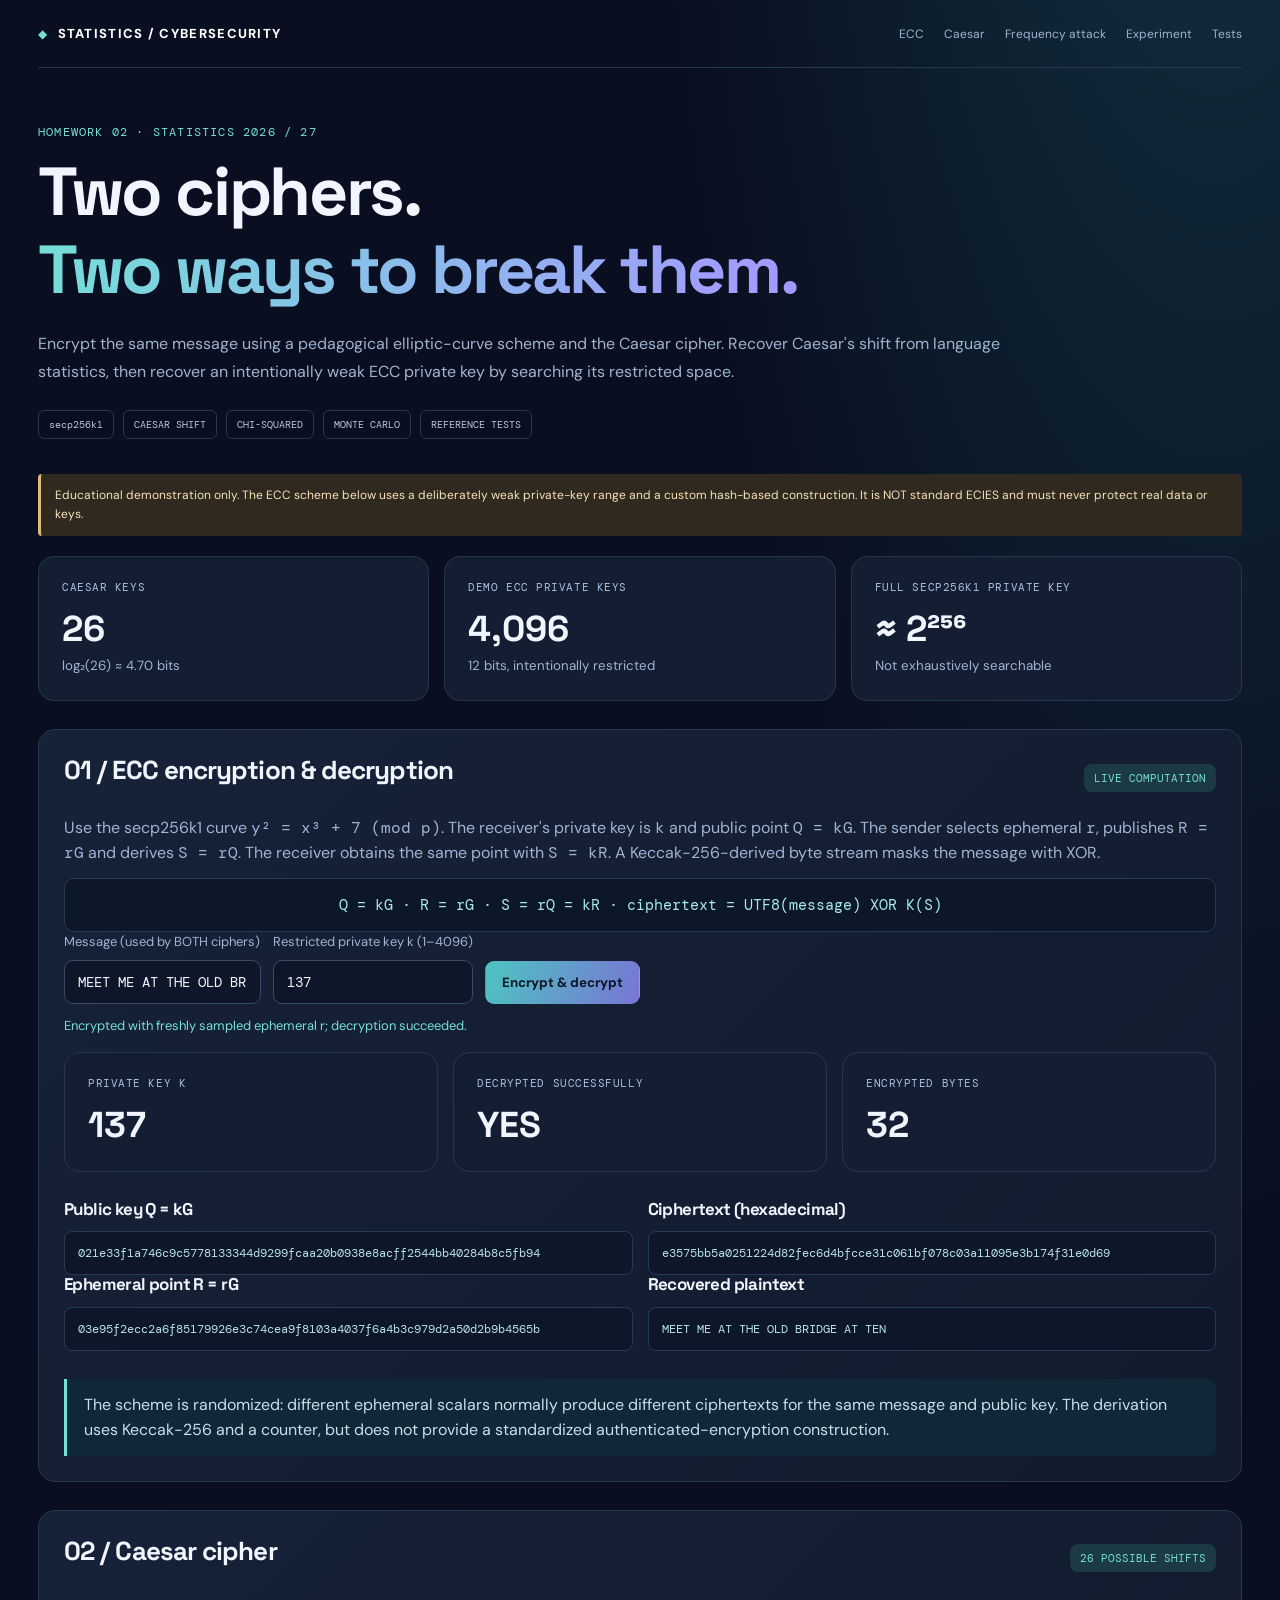
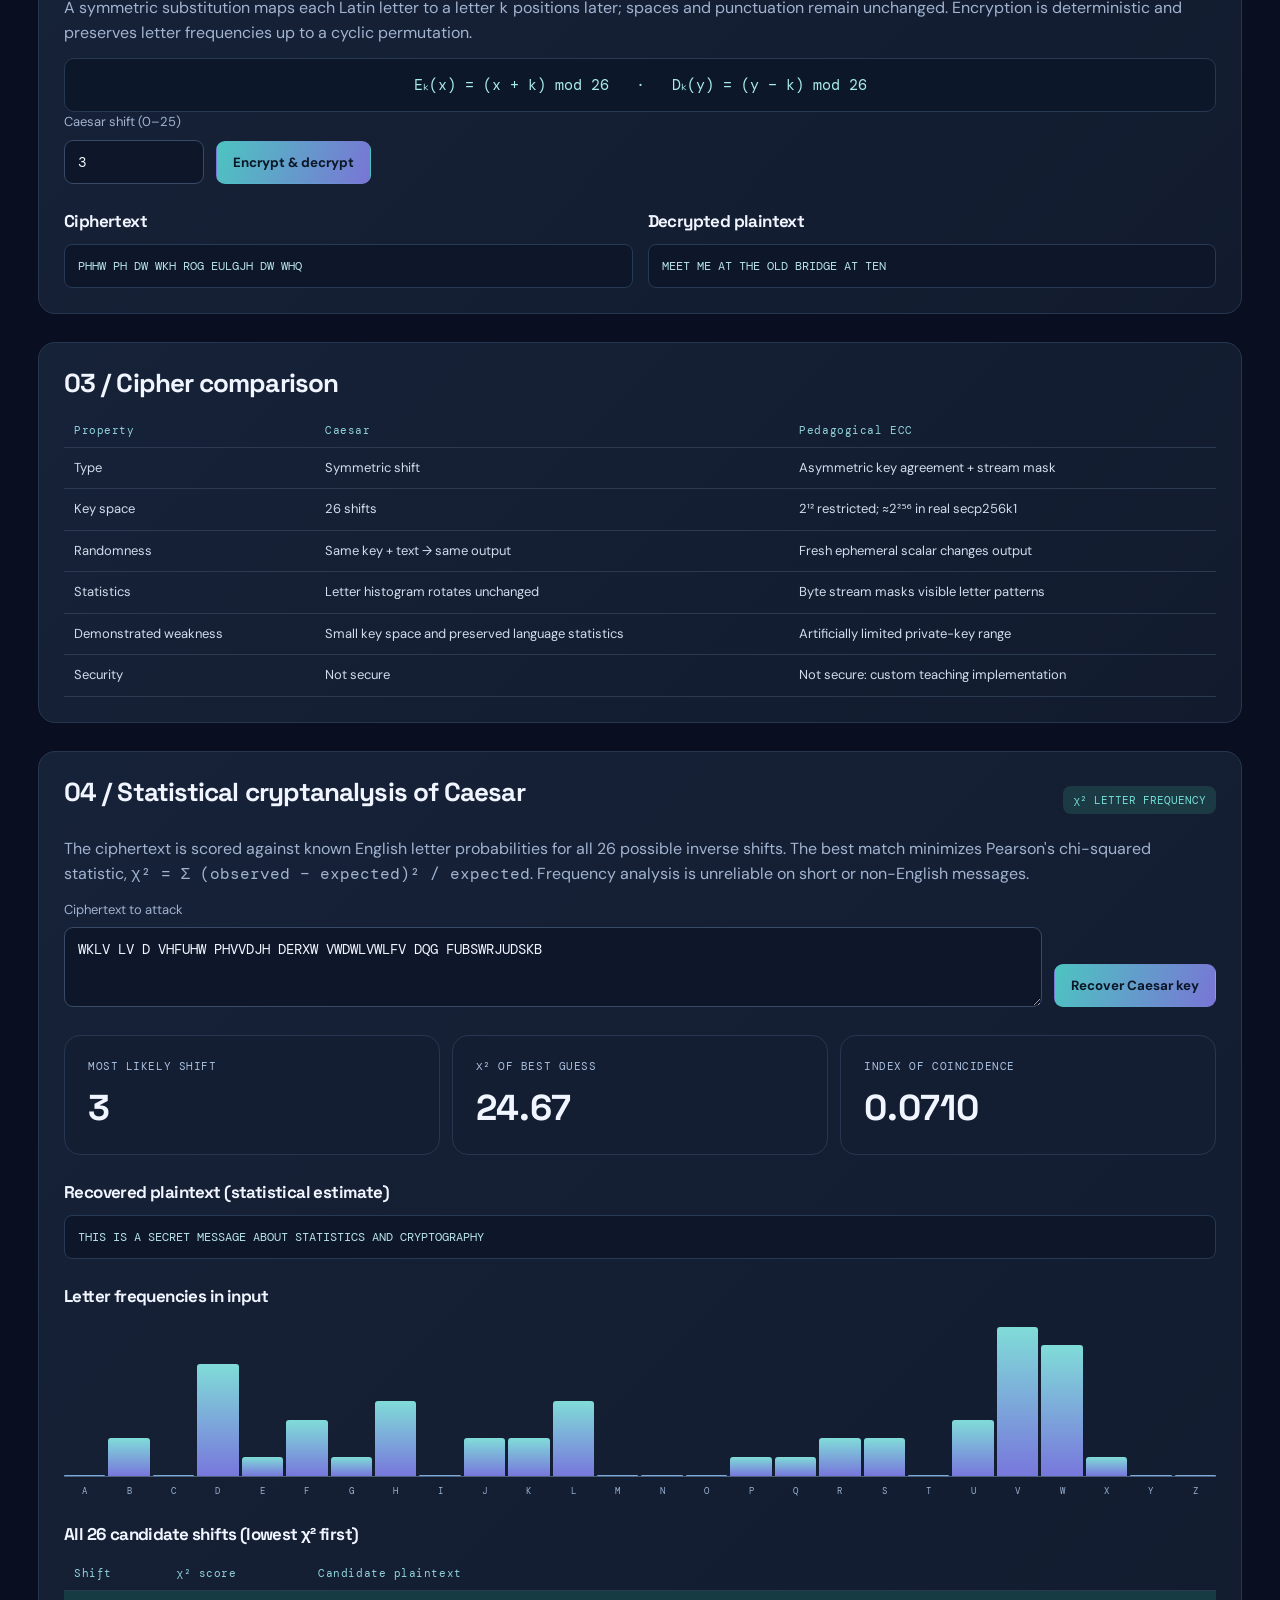
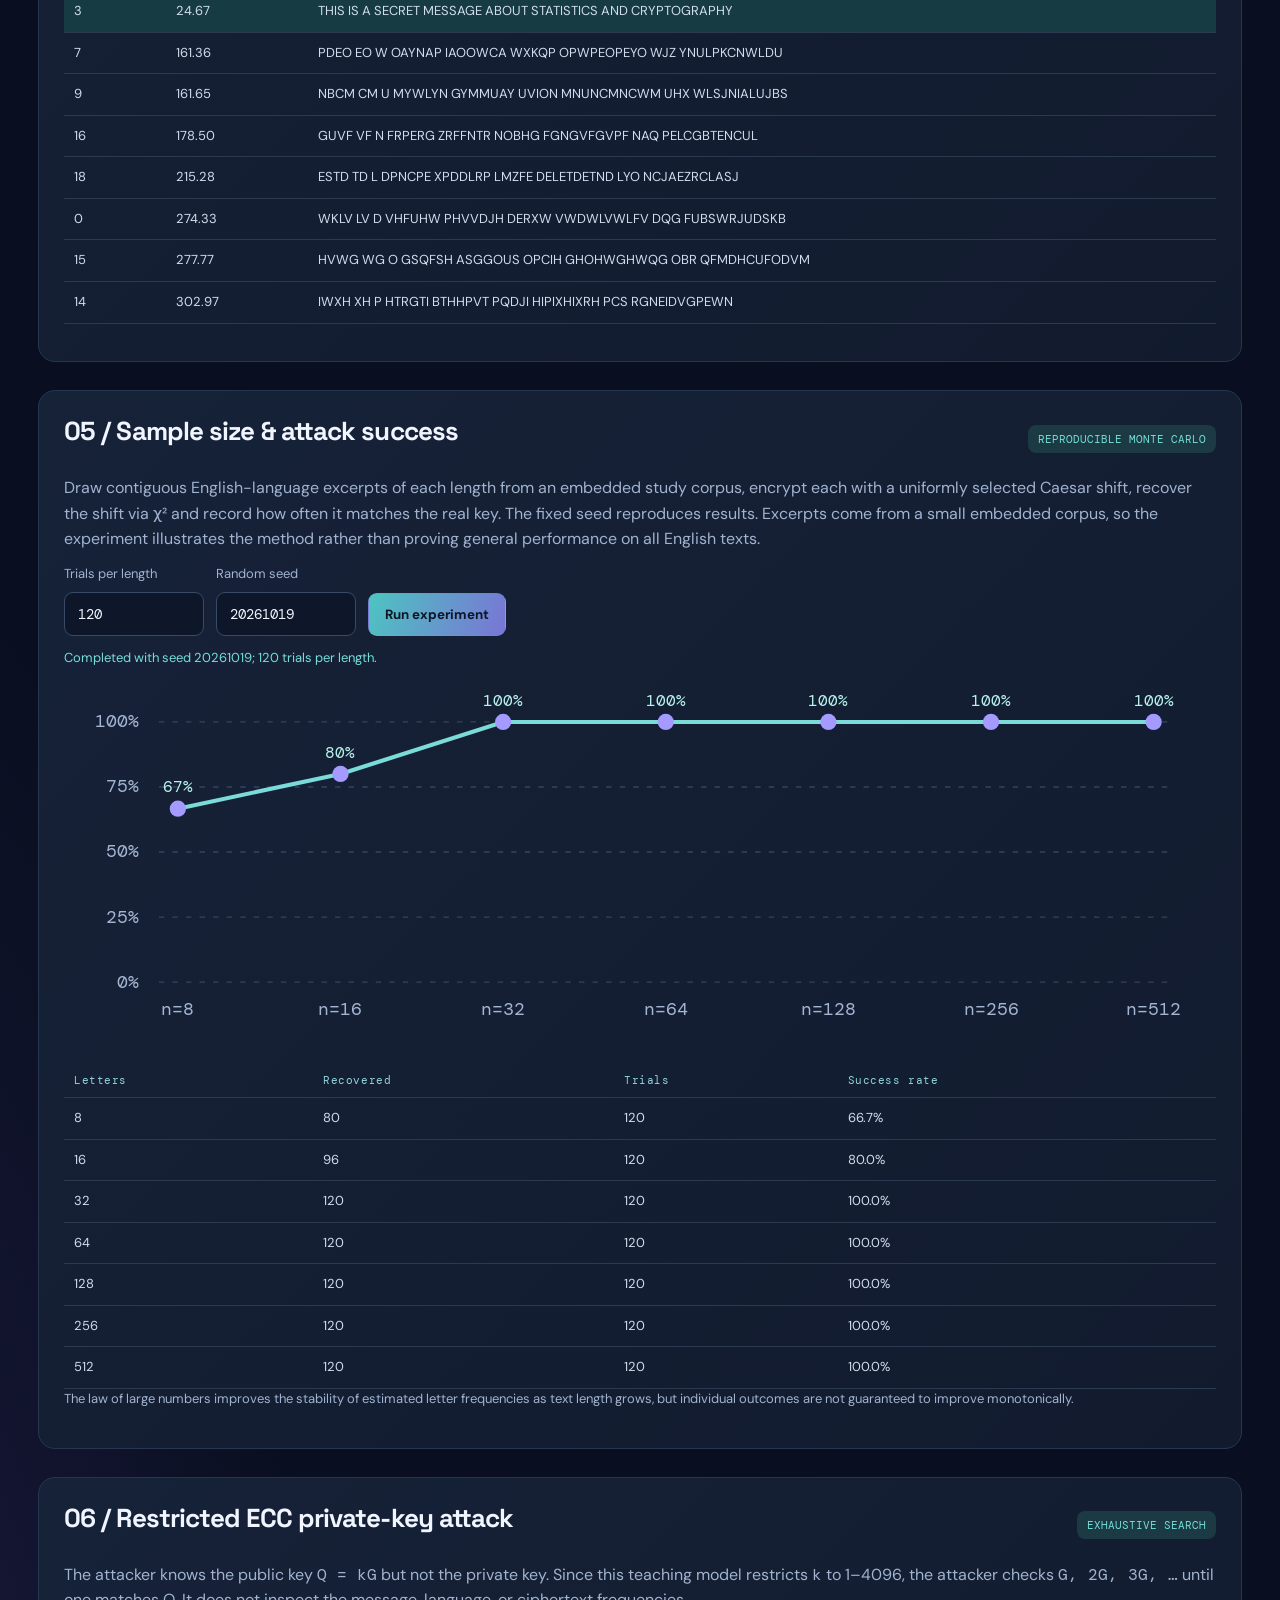
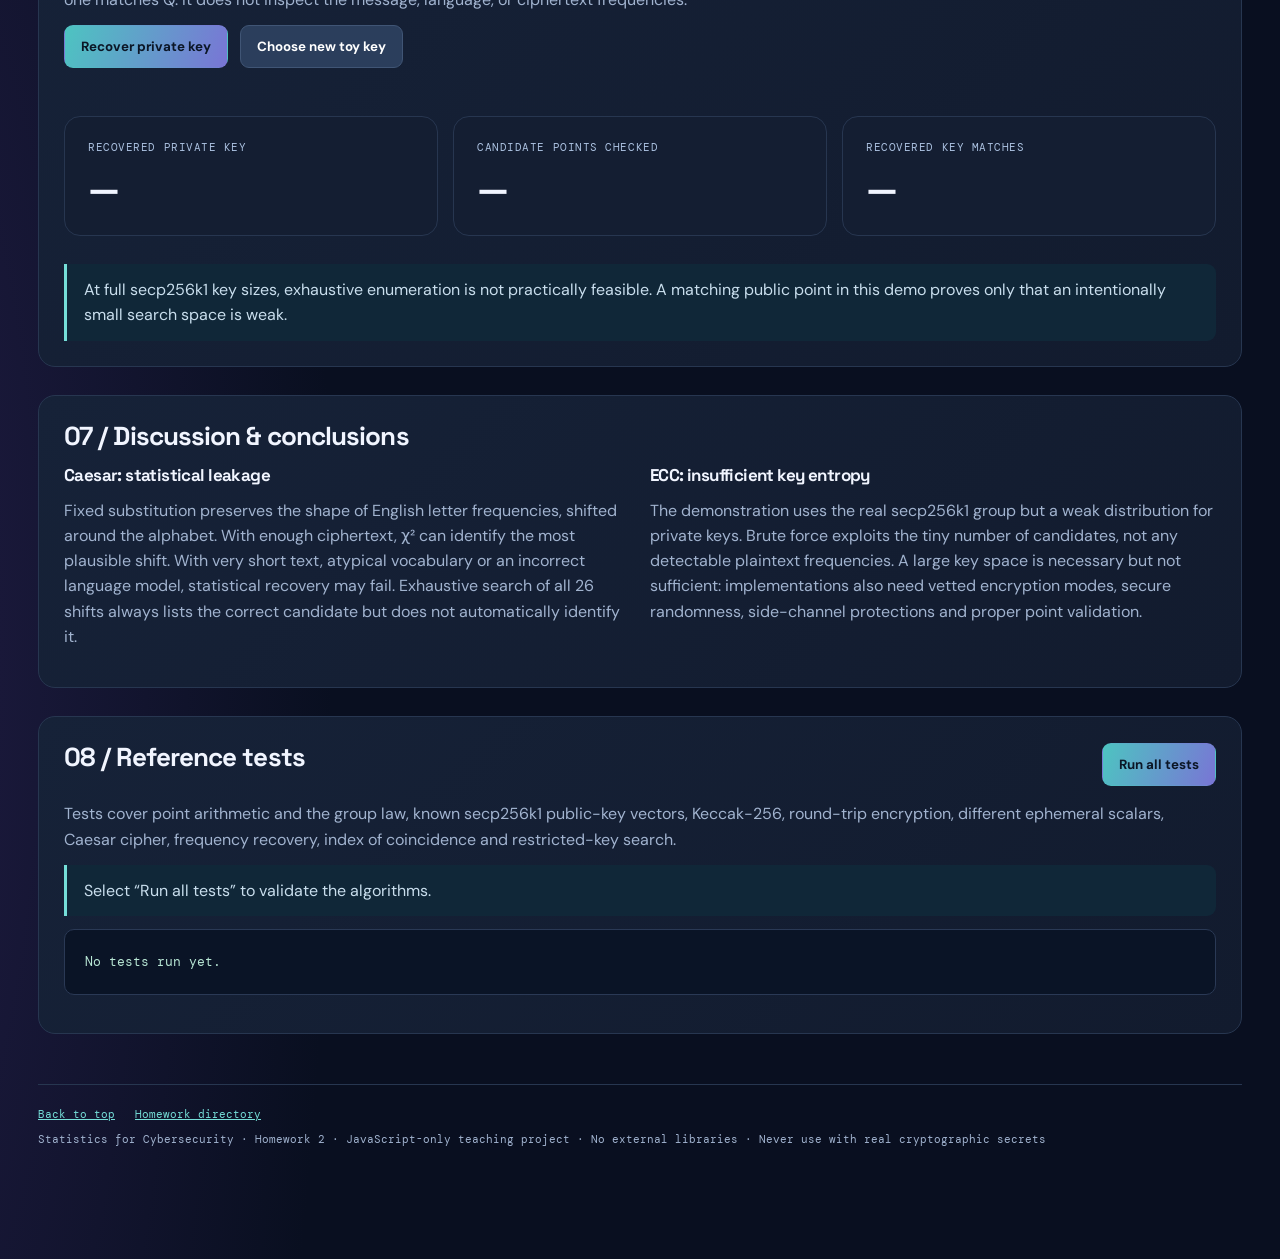
==== homework-2/index.html @ 10f5d59e "Add files via upload" ====
<!doctype html>
<html lang="en"><head><meta charset="utf-8"><meta name="viewport" content="width=device-width,initial-scale=1"><meta name="description" content="Statistics for Cybersecurity Homework 2 — ECC and Caesar cipher, statistical cryptanalysis and restricted-key attacks."><title>Homework 2 | ECC vs Caesar — Statistics for Cybersecurity</title><link rel="stylesheet" href="styles.css"><script defer src="script.js"></script></head>
<body><div class="shell">
<nav class="nav"><a class="brand" href="../"><span>◆</span>STATISTICS / CYBERSECURITY</a><div class="navlinks"><a href="#ecc">ECC</a><a href="#caesar">Caesar</a><a href="#analysis">Frequency attack</a><a href="#experiment">Experiment</a><a href="#tests">Tests</a></div></nav>
<header class="hero"><div class="eyebrow">HOMEWORK 02 · STATISTICS 2026 / 27</div><h1>Two ciphers.<br><em>Two ways to break them.</em></h1><p class="lede">Encrypt the same message using a pedagogical elliptic-curve scheme and the Caesar cipher. Recover Caesar's shift from language statistics, then recover an intentionally weak ECC private key by searching its restricted space.</p><div class="chips"><span class="chip">secp256k1</span><span class="chip">CAESAR SHIFT</span><span class="chip">CHI-SQUARED</span><span class="chip">MONTE CARLO</span><span class="chip">REFERENCE TESTS</span></div></header>
<div class="safety">Educational demonstration only. The ECC scheme below uses a deliberately weak private-key range and a custom hash-based construction. It is NOT standard ECIES and must never protect real data or keys.</div>
<div class="grid3"><div class="metric"><label>Caesar keys</label><strong>26</strong><small>log₂(26) ≈ 4.70 bits</small></div><div class="metric"><label>Demo ECC private keys</label><strong>4,096</strong><small>12 bits, intentionally restricted</small></div><div class="metric"><label>Full secp256k1 private key</label><strong>≈ 2²⁵⁶</strong><small>Not exhaustively searchable</small></div></div>
<section id="ecc" class="section panel"><div class="panel-head"><h2>01 / ECC encryption & decryption</h2><span class="pill">LIVE COMPUTATION</span></div><p>Use the secp256k1 curve <code>y² = x³ + 7 (mod p)</code>. The receiver's private key is <code>k</code> and public point <code>Q = kG</code>. The sender selects ephemeral <code>r</code>, publishes <code>R = rG</code> and derives <code>S = rQ</code>. The receiver obtains the same point with <code>S = kR</code>. A Keccak-256-derived byte stream masks the message with XOR.</p><div class="formula">Q = kG · R = rG · S = rQ = kR · ciphertext = UTF8(message) XOR K(S)</div>
<div class="controls"><label class="field">Message (used by BOTH ciphers)<input id="message" value="MEET ME AT THE OLD BRIDGE AT TEN" maxlength="300" /></label><label class="field">Restricted private key k (1–4096)<input id="eccKey" type="number" min="1" max="4096" step="1" value="137"/></label><button id="eccRun" class="primary">Encrypt & decrypt</button></div><div id="eccStatus" class="status" role="status"></div><div class="grid3"><div class="metric"><label>Private key k</label><strong id="eccK">—</strong></div><div class="metric"><label>Decrypted successfully</label><strong id="eccOk">—</strong></div><div class="metric"><label>Encrypted bytes</label><strong id="eccBytes">—</strong></div></div>
<div class="twocol section"><div><h3>Public key Q = kG</h3><div id="eccPublic" class="kv">—</div><h3>Ephemeral point R = rG</h3><div id="eccR" class="kv">—</div></div><div><h3>Ciphertext (hexadecimal)</h3><div id="eccCipher" class="kv">—</div><h3>Recovered plaintext</h3><div id="eccPlain" class="kv">—</div></div></div><div class="callout section">The scheme is randomized: different ephemeral scalars normally produce different ciphertexts for the same message and public key. The derivation uses Keccak-256 and a counter, but does not provide a standardized authenticated-encryption construction.</div></section>
<section id="caesar" class="section panel"><div class="panel-head"><h2>02 / Caesar cipher</h2><span class="pill">26 POSSIBLE SHIFTS</span></div><p>A symmetric substitution maps each Latin letter to a letter <code>k</code> positions later; spaces and punctuation remain unchanged. Encryption is deterministic and preserves letter frequencies up to a cyclic permutation.</p><div class="formula">Eₖ(x) = (x + k) mod 26   ·   Dₖ(y) = (y − k) mod 26</div><div class="controls"><label class="field">Caesar shift (0–25)<input id="shift" type="number" min="0" max="25" value="3"></label><button class="primary" id="caesarRun">Encrypt & decrypt</button></div><div class="twocol section"><div><h3>Ciphertext</h3><div class="kv" id="caesarOut">—</div></div><div><h3>Decrypted plaintext</h3><div class="kv" id="caesarBack">—</div></div></div></section>
<section id="compare" class="section panel"><h2>03 / Cipher comparison</h2><div class="tablewrap"><table><thead><tr><th>Property</th><th>Caesar</th><th>Pedagogical ECC</th></tr></thead><tbody><tr><td>Type</td><td>Symmetric shift</td><td>Asymmetric key agreement + stream mask</td></tr><tr><td>Key space</td><td>26 shifts</td><td>2¹² restricted; ≈2²⁵⁶ in real secp256k1</td></tr><tr><td>Randomness</td><td>Same key + text → same output</td><td>Fresh ephemeral scalar changes output</td></tr><tr><td>Statistics</td><td>Letter histogram rotates unchanged</td><td>Byte stream masks visible letter patterns</td></tr><tr><td>Demonstrated weakness</td><td>Small key space and preserved language statistics</td><td>Artificially limited private-key range</td></tr><tr><td>Security</td><td>Not secure</td><td>Not secure: custom teaching implementation</td></tr></tbody></table></div></section>
<section id="analysis" class="section panel"><div class="panel-head"><h2>04 / Statistical cryptanalysis of Caesar</h2><span class="pill">χ² LETTER FREQUENCY</span></div><p>The ciphertext is scored against known English letter probabilities for all 26 possible inverse shifts. The best match minimizes Pearson's chi-squared statistic, <code>χ² = Σ (observed − expected)² / expected</code>. Frequency analysis is unreliable on short or non-English messages.</p><div class="controls"><label class="field" style="flex:1;min-width:260px">Ciphertext to attack<textarea id="attackInput" rows="3">WKLV LV D VHFUHW PHVVDJH DERXW VWDWLVWLFV DQG FUBSWRJUDSKB</textarea></label><button class="primary" id="attackRun">Recover Caesar key</button></div><div class="statline section"><div class="metric"><label>Most likely shift</label><strong id="recoveredShift">—</strong></div><div class="metric"><label>χ² of best guess</label><strong id="bestScore">—</strong></div><div class="metric"><label>Index of coincidence</label><strong id="coincidence">—</strong></div></div><h3 class="section">Recovered plaintext (statistical estimate)</h3><div class="kv" id="recoveredPlain">—</div><h3 class="section">Letter frequencies in input</h3><div id="freqPlot" aria-label="Histogram of letter frequencies" class="barplot"></div><div id="freqLabels" class="barlabels"></div><h3 class="section">All 26 candidate shifts (lowest χ² first)</h3><div class="tablewrap"><table><thead><tr><th>Shift</th><th>χ² score</th><th>Candidate plaintext</th></tr></thead><tbody id="rankedShifts"></tbody></table></div></section>
<section id="experiment" class="section panel"><div class="panel-head"><h2>05 / Sample size & attack success</h2><span class="pill">REPRODUCIBLE MONTE CARLO</span></div><p>Draw contiguous English-language excerpts of each length from an embedded study corpus, encrypt each with a uniformly selected Caesar shift, recover the shift via χ² and record how often it matches the real key. The fixed seed reproduces results. Excerpts come from a small embedded corpus, so the experiment illustrates the method rather than proving general performance on all English texts.</p><div class="controls"><label class="field">Trials per length<input id="trials" type="number" min="10" max="500" step="10" value="120"></label><label class="field">Random seed<input id="seed" type="number" min="1" max="2147483647" value="20261019"></label><button class="primary" id="experimentRun">Run experiment</button></div><div id="experimentStatus" class="status" role="status"></div><div id="experimentChart" class="svgwrap" aria-label="Success rate by ciphertext length"></div><div class="tablewrap"><table><thead><tr><th>Letters</th><th>Recovered</th><th>Trials</th><th>Success rate</th></tr></thead><tbody id="experimentRows"></tbody></table></div><p class="note">The law of large numbers improves the stability of estimated letter frequencies as text length grows, but individual outcomes are not guaranteed to improve monotonically.</p></section>
<section id="keyattack" class="section panel"><div class="panel-head"><h2>06 / Restricted ECC private-key attack</h2><span class="pill">EXHAUSTIVE SEARCH</span></div><p>The attacker knows the public key <code>Q = kG</code> but not the private key. Since this teaching model restricts <code>k</code> to 1–4096, the attacker checks <code>G, 2G, 3G, …</code> until one matches Q. It does not inspect the message, language, or ciphertext frequencies.</p><div class="controls"><button id="keyAttackRun" class="primary">Recover private key</button><button id="keyRandom">Choose new toy key</button></div><div id="keyAttackStatus" class="status" role="status"></div><div class="grid3"><div class="metric"><label>Recovered private key</label><strong id="foundKey">—</strong></div><div class="metric"><label>Candidate points checked</label><strong id="keyChecks">—</strong></div><div class="metric"><label>Recovered key matches</label><strong id="keyMatch">—</strong></div></div><div class="callout section">At full secp256k1 key sizes, exhaustive enumeration is not practically feasible. A matching public point in this demo proves only that an intentionally small search space is weak.</div></section>
<section id="discussion" class="section panel"><h2>07 / Discussion & conclusions</h2><div class="grid"><div><h3>Caesar: statistical leakage</h3><p>Fixed substitution preserves the shape of English letter frequencies, shifted around the alphabet. With enough ciphertext, χ² can identify the most plausible shift. With very short text, atypical vocabulary or an incorrect language model, statistical recovery may fail. Exhaustive search of all 26 shifts always lists the correct candidate but does not automatically identify it.</p></div><div><h3>ECC: insufficient key entropy</h3><p>The demonstration uses the real secp256k1 group but a weak distribution for private keys. Brute force exploits the tiny number of candidates, not any detectable plaintext frequencies. A large key space is necessary but not sufficient: implementations also need vetted encryption modes, secure randomness, side-channel protections and proper point validation.</p></div></div></section>
<section id="tests" class="section panel"><div class="panel-head"><h2>08 / Reference tests</h2><button id="testRun" class="primary">Run all tests</button></div><p>Tests cover point arithmetic and the group law, known secp256k1 public-key vectors, Keccak-256, round-trip encryption, different ephemeral scalars, Caesar cipher, frequency recovery, index of coincidence and restricted-key search.</p><div id="testSummary" class="callout">Select “Run all tests” to validate the algorithms.</div><pre id="testResults" class="results">No tests run yet.</pre></section>
<footer><div class="footerlinks"><a href="#ecc">Back to top</a><a href="../">Homework directory</a></div><p>Statistics for Cybersecurity · Homework 2 · JavaScript-only teaching project · No external libraries · Never use with real cryptographic secrets</p></footer>
</div></body></html>
---- homework-2/styles.css ----
@import url('https://fonts.googleapis.com/css2?family=DM+Mono:wght@400;500&family=DM+Sans:wght@400;500;600;700;800&family=Space+Grotesk:wght@400;500;600;700&display=swap');
:root{color-scheme:dark;--bg:#090f20;--panel:#141e32;--panel2:#101a2d;--line:#273650;--text:#f1f5ff;--muted:#a1b3cf;--cyan:#75ded8;--purple:#a497ff;--ok:#88e2b9;--bad:#ff9c9c}
*{box-sizing:border-box}html{scroll-behavior:smooth}body{margin:0;background:radial-gradient(ellipse 45% 30% at 95% -10%,#194b59a0,transparent),radial-gradient(ellipse 36% 28% at -10% 90%,#292152b0,transparent),var(--bg);color:var(--text);font-family:'DM Sans',system-ui,sans-serif;line-height:1.58}a{color:var(--cyan)}a:hover{color:#b3fff7}.shell{max-width:1260px;padding:24px 28px 80px;margin:auto}.nav{display:flex;justify-content:space-between;align-items:center;gap:20px;padding-bottom:22px;border-bottom:1px solid var(--line)}.brand{font-size:13px;letter-spacing:.1em;font-weight:800;color:white;text-decoration:none}.brand span{font-size:12px;color:var(--cyan);padding-right:9px}.navlinks{display:flex;gap:20px;align-items:center;flex-wrap:wrap}.navlinks a{color:var(--muted);font-size:12px;text-decoration:none}.navlinks a:hover{color:var(--cyan)}.eyebrow{font:12px 'DM Mono',monospace;color:var(--cyan);letter-spacing:.1em}.hero{padding:56px 0 35px;max-width:970px}h1,h2,h3{font-family:'Space Grotesk','DM Sans',sans-serif;letter-spacing:-.035em;line-height:1.16}h1{font-size:clamp(36px,5.5vw,68px);margin:13px 0 20px}h1 em{font-style:normal;background:linear-gradient(95deg,var(--cyan),var(--purple));background-clip:text;color:transparent}h2{font-size:26px;margin:0 0 15px}h3{font-size:17px;margin:0 0 12px}.lede{color:var(--muted);font-size:16px;line-height:1.75}.chips{display:flex;flex-wrap:wrap;gap:9px;margin-top:24px}.chip{border:1px solid var(--line);border-radius:6px;padding:7px 10px;color:#bbc9dc;font:10px 'DM Mono',monospace}.grid{display:grid;grid-template-columns:repeat(2,minmax(0,1fr));gap:20px}.grid3{display:grid;grid-template-columns:repeat(3,minmax(0,1fr));gap:15px}.panel{background:linear-gradient(135deg,#162238,#121b2e);border:1px solid var(--line);border-radius:17px;padding:25px;min-width:0}.panel p,.panel li{color:var(--muted)}.panel p{margin:0 0 13px}.section{margin-top:28px}.panel-head{display:flex;justify-content:space-between;align-items:center;gap:10px;margin-bottom:14px}.pill{border-radius:8px;background:#1b3a43;color:var(--cyan);padding:7px 10px;font:11px 'DM Mono',monospace}.metric{padding:23px;background:#141e32;border:1px solid var(--line);border-radius:16px;min-width:0}.metric label{display:block;color:#abc1e0;font:11px 'DM Mono',monospace;text-transform:uppercase;letter-spacing:.05em}.metric strong{display:block;font:700 clamp(23px,3vw,36px) 'Space Grotesk',sans-serif;margin:12px 0 0;overflow-wrap:anywhere}.metric small{color:var(--muted)}.field{display:flex;flex-direction:column;gap:7px;color:var(--muted);font-size:13px}input,select,textarea{background:#0e1729;border:1px solid #394a66;border-radius:9px;color:var(--text);padding:12px 13px;font:14px 'DM Mono',monospace;max-width:100%;width:100%}input:focus,select:focus,textarea:focus{outline:2px solid #75ded8aa;outline-offset:1px}button,.btn{border:1px solid #405575;background:#2b3e5c;color:white;border-radius:9px;padding:12px 16px;cursor:pointer;font-weight:700;font-family:inherit;text-decoration:none;display:inline-block}button.primary,.btn.primary{background:linear-gradient(110deg,#4dc4c1,#7975d5);border-color:transparent;color:#0b1626}button:hover,.btn:hover{filter:brightness(1.15)}button:disabled{opacity:.45;cursor:not-allowed}.controls{display:flex;align-items:end;gap:12px;flex-wrap:wrap}.controls .field{min-width:140px}.controls button{align-self:end}.formula{display:block;text-align:center;background:#0d172a;border:1px solid #263951;border-radius:10px;padding:16px;color:#a9ece7;font:15px 'DM Mono',monospace;overflow-x:auto}.mono,code,pre{font-family:'DM Mono',monospace}pre{background:#0a1426;border-radius:10px;padding:20px;border:1px solid #2a3955;color:#c4e6e5;white-space:pre-wrap;overflow-wrap:anywhere;font-size:12px;line-height:1.8}table{width:100%;border-collapse:collapse;font-size:13px;min-width:420px}th{text-align:left;color:#91d4db;font:11px 'DM Mono',monospace;letter-spacing:.05em}th,td{padding:10px;border-bottom:1px solid #2b3951}td{color:#d1dded}td code{color:#a4ece4}.tablewrap{overflow-x:auto;max-height:450px;overflow-y:auto}.callout{border-left:3px solid var(--cyan);padding:13px 17px;background:#102738;border-radius:0 9px 9px 0;color:#c9deed}.diagram{display:flex;flex-wrap:wrap;gap:10px;align-items:center;margin:18px 0}.diagram .node{border:1px solid #40516f;border-radius:9px;background:#172940;padding:10px 12px;text-align:center;flex:1;min-width:116px}.diagram .node strong{display:block;font-size:13px}.diagram .node small{display:block;color:var(--cyan);font-size:11px}.diagram .arrow{color:var(--purple)}.small{font-size:12px;color:var(--muted)}.results{font:13px 'DM Mono',monospace;white-space:pre-wrap;line-height:1.8;color:#b8e7d5}.score{color:var(--ok)}.fail{color:var(--bad)}.svgwrap svg{width:100%;height:auto;display:block}.legend{display:flex;gap:15px;flex-wrap:wrap;font-size:11px;color:var(--muted)}.dot{display:inline-block;width:9px;height:9px;border-radius:50%;background:var(--cyan);margin-right:6px}.dot.purple{background:var(--purple)}footer{border-top:1px solid var(--line);margin-top:50px;padding:22px 0;color:var(--muted);font:11px 'DM Mono',monospace}.footerlinks{display:flex;gap:20px;flex-wrap:wrap}svg text{font-family:'DM Mono',monospace}.timeline{display:grid;grid-template-columns:repeat(4,minmax(0,1fr));gap:10px}.timeline div{background:#101d32;border:1px solid var(--line);padding:15px;border-radius:12px}.timeline strong{color:var(--cyan);display:block;font-size:14px}.timeline span{font-size:12px;color:var(--muted)}.hidden{display:none!important}.warning{border-left:3px solid #e2b76c;background:#332a22;padding:12px 15px;border-radius:0 8px 8px 0;color:#f4dba7;font-size:13px}.steps{counter-reset:s}.steps li{margin-bottom:11px}.steps li strong{color:white} .kv{overflow-wrap:anywhere;font:12px 'DM Mono',monospace;color:#b7e2e7;background:#0d1729;padding:13px;border-radius:8px;border:1px solid #263a55}.wide{grid-column:1/-1}@media(max-width:820px){.shell{padding:18px 16px 40px}.grid,.grid3,.timeline{grid-template-columns:1fr}.hero{padding:35px 0 25px}.panel{padding:18px}.navlinks{gap:9px}.controls .field{flex:1;min-width:100px}.diagram .arrow{display:none}}
/* Homework 2: additions to the shared course dashboard design. */
section{scroll-margin-top:24px}.twocol{display:grid;grid-template-columns:repeat(2,minmax(0,1fr));gap:15px}.statline{display:flex;gap:12px;flex-wrap:wrap}.statline .metric{flex:1;min-width:160px}.barplot{display:flex;align-items:end;gap:3px;height:150px;margin:20px 0 8px;border-bottom:1px solid #4a607d}.barplot .bar{flex:1;background:linear-gradient(180deg,#80dcd8,#7877dc);min-height:1px;position:relative;border-radius:3px 3px 0 0}.barplot .bar:hover{filter:brightness(1.3)}.barlabels{display:grid;grid-template-columns:repeat(26,1fr);font:9px 'DM Mono',monospace;color:#9ab1d1;text-align:center;gap:3px}.longhex{word-break:break-all;font:11px 'DM Mono',monospace;color:#b5e5e0}.status{margin:12px 0;min-height:24px;color:var(--cyan);font-size:13px}.captionline{font-size:12px;color:#aebcd1}.tablewrap{max-height:380px}.chartsvg{width:100%;height:auto}.note{font-size:13px;color:#a2b6d1}.codehint{background:#0e182a;padding:12px;border-radius:9px;overflow-wrap:anywhere}.safety{border-left:3px solid #e2bd77;background:#30291f;padding:12px 14px;border-radius:4px;font-size:12px;color:#f6e2bb;margin-bottom:20px}@media(max-width:720px){.twocol{grid-template-columns:1fr}.barlabels{font-size:7px}}
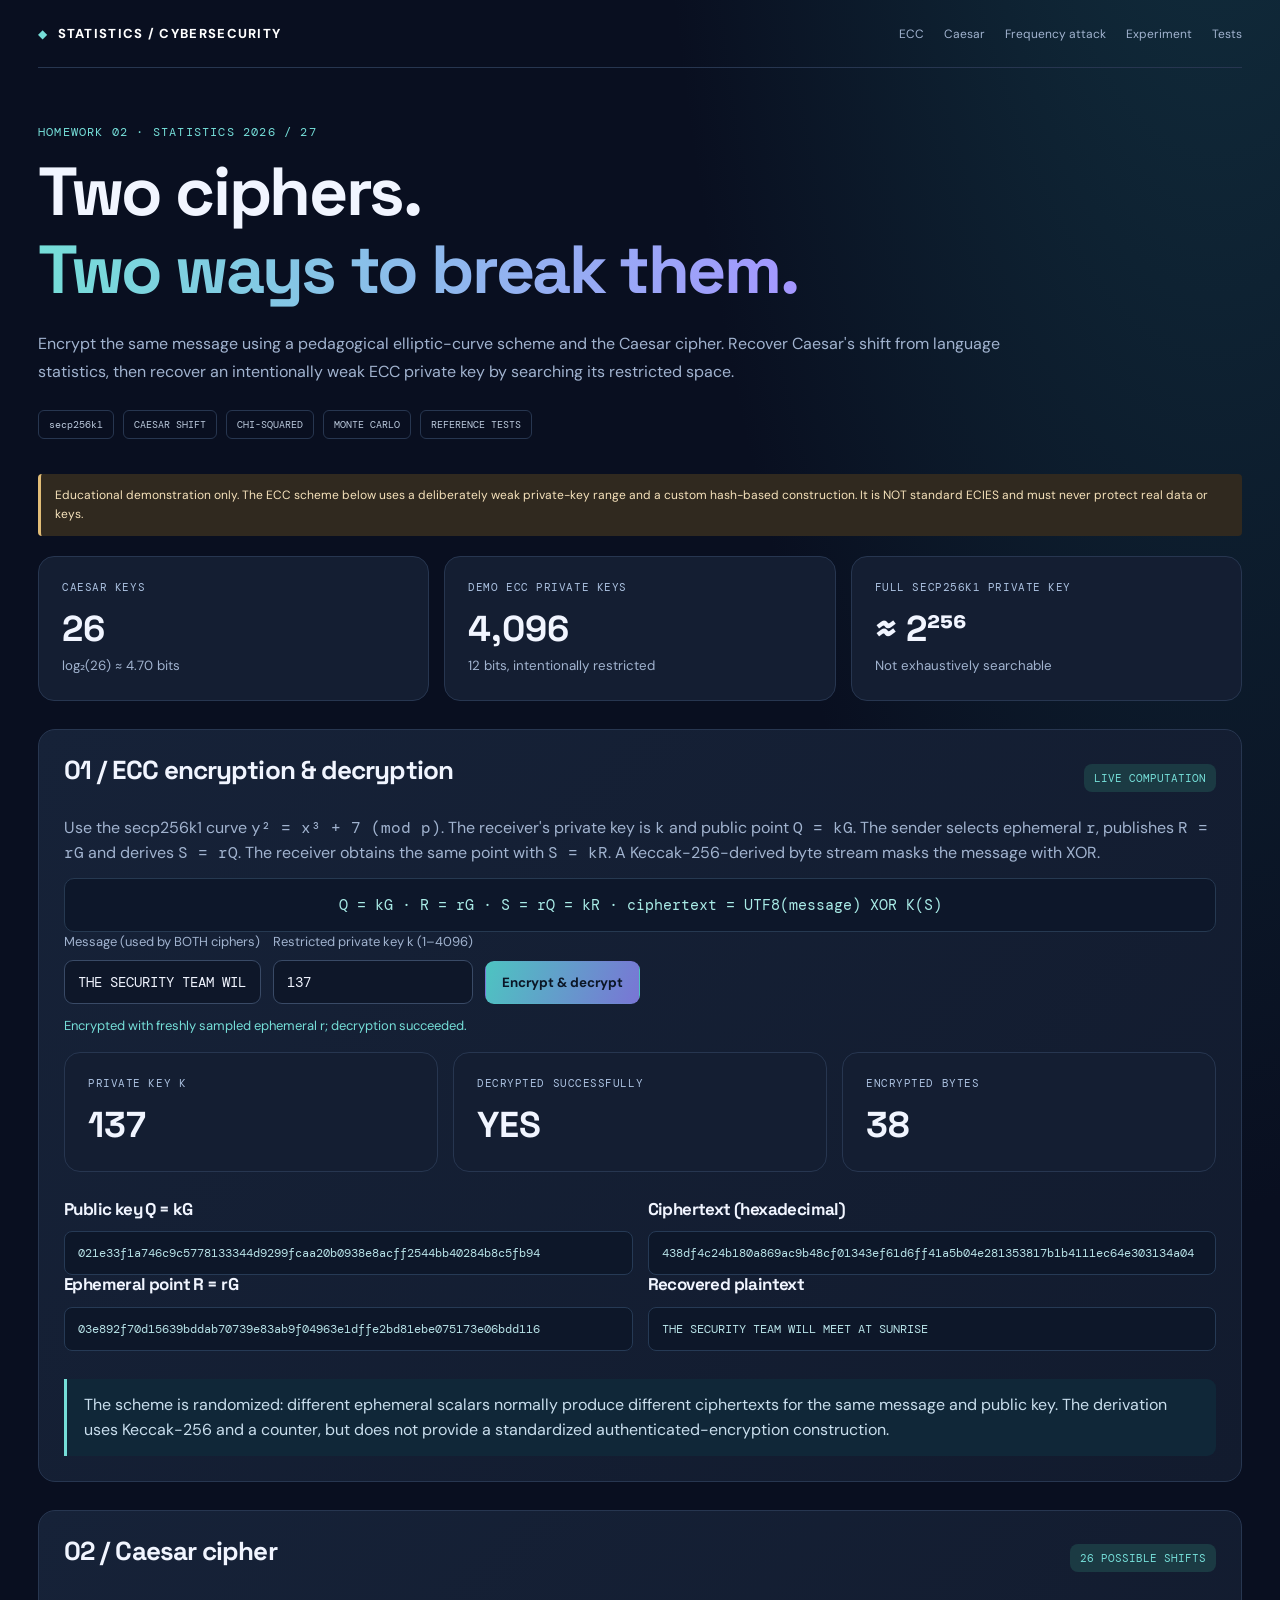
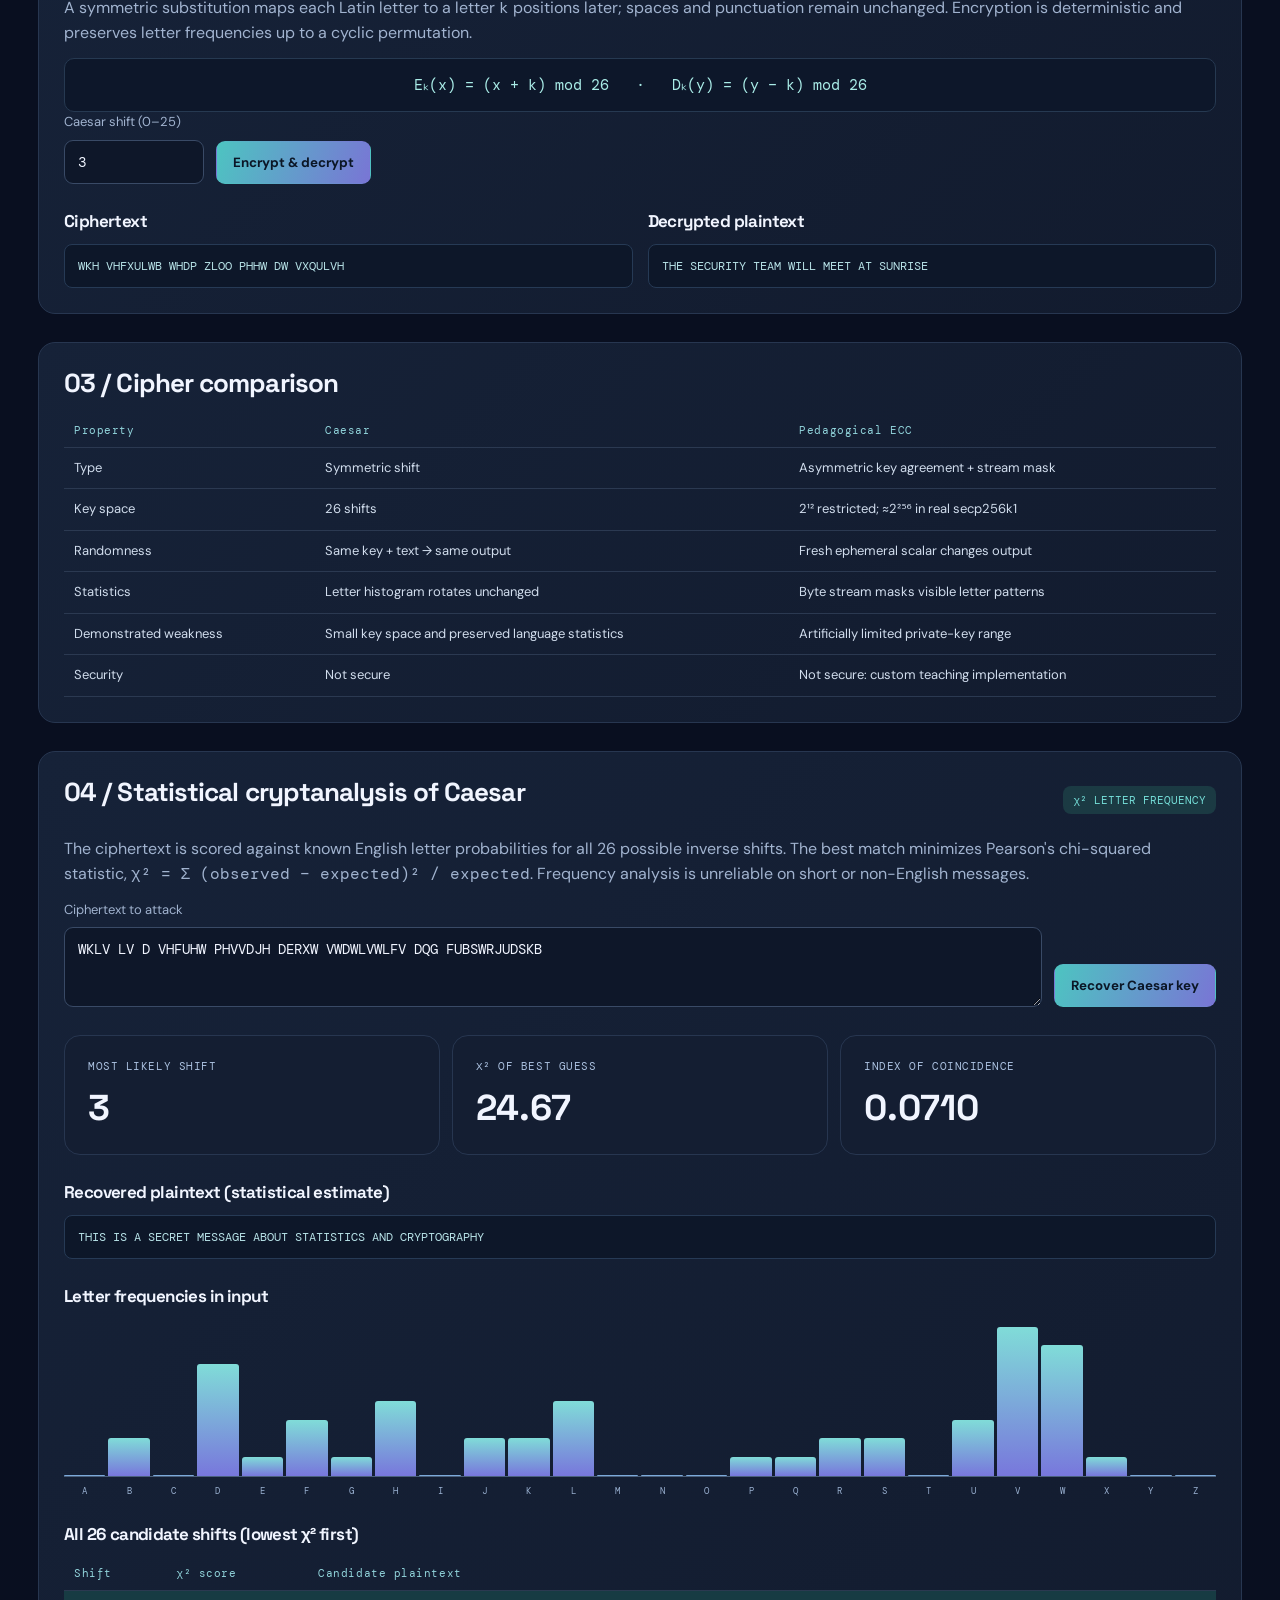
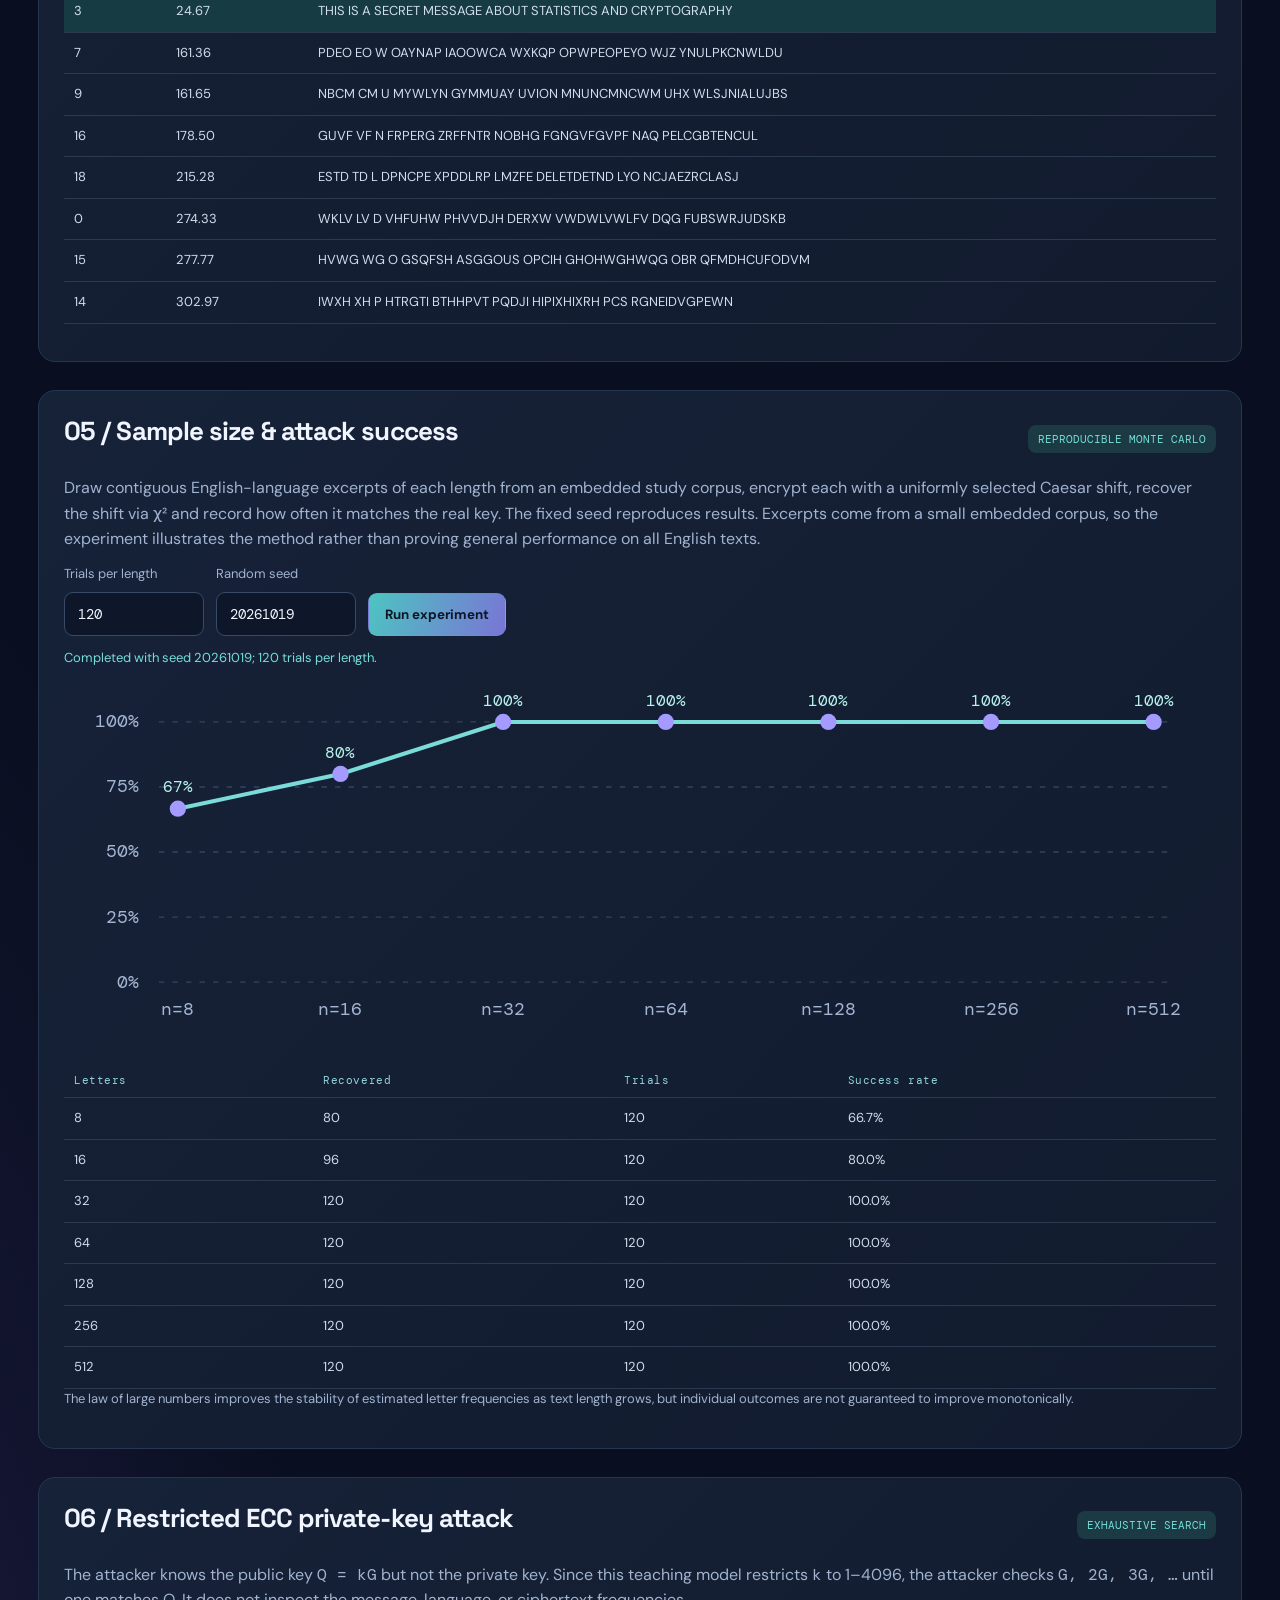
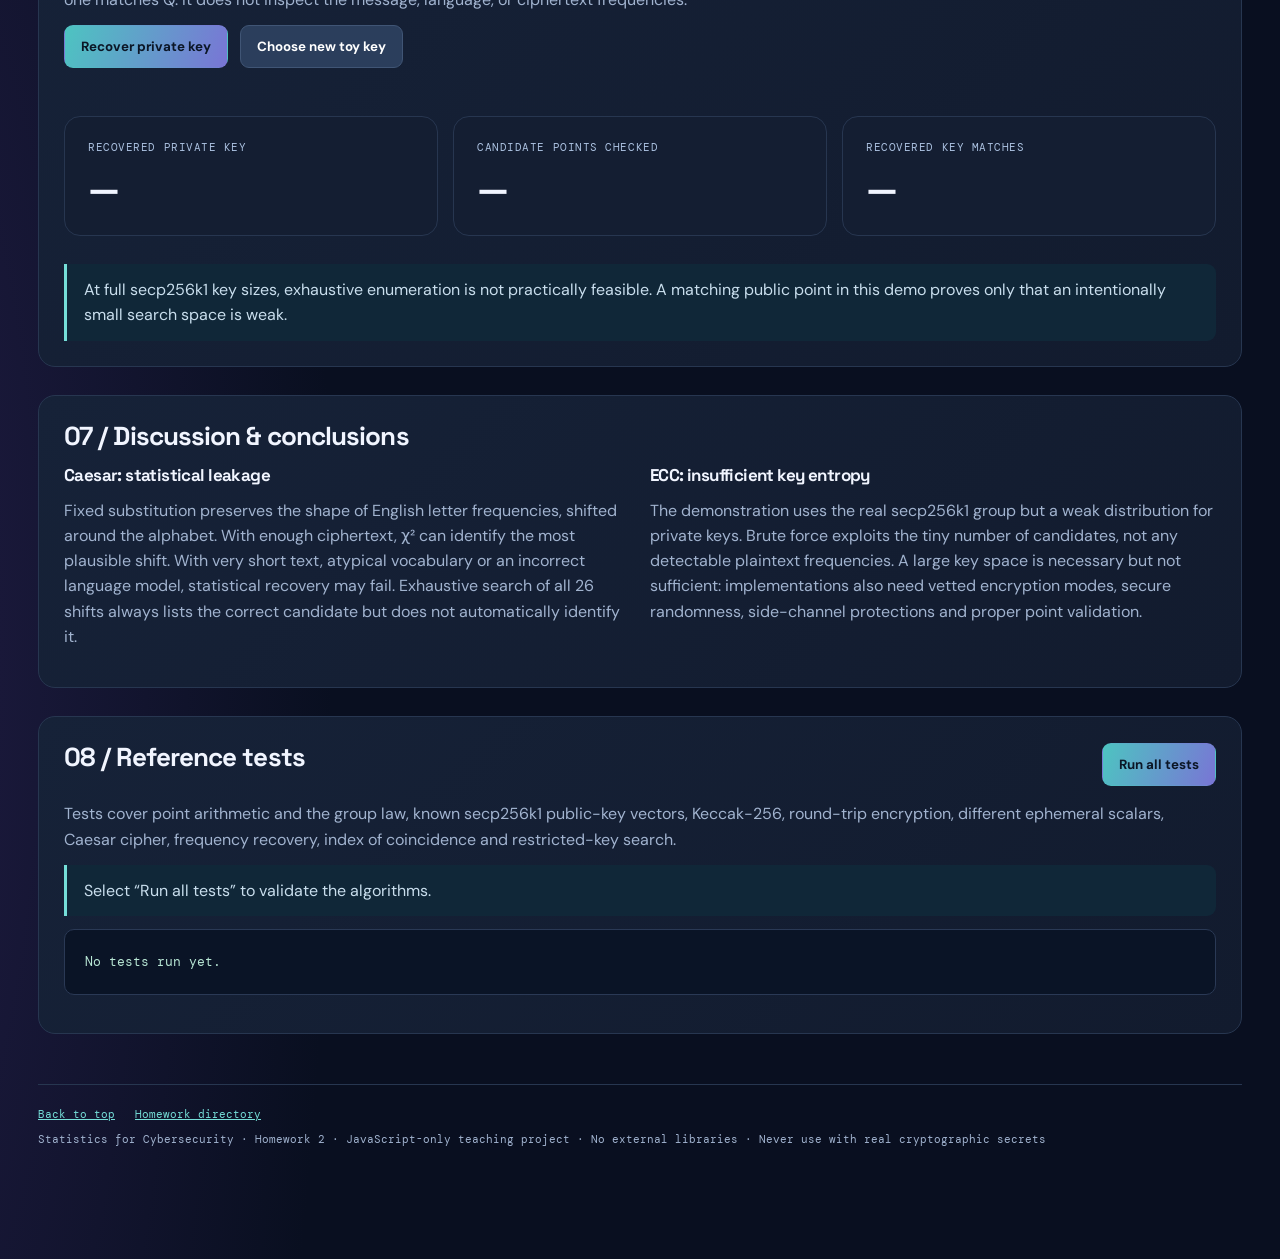
==== commit eb4dfd7a: "Add files via upload" ====
--- a/homework-2/index.html
+++ b/homework-2/index.html
@@ -6,7 +6,7 @@
 <div class="safety">Educational demonstration only. The ECC scheme below uses a deliberately weak private-key range and a custom hash-based construction. It is NOT standard ECIES and must never protect real data or keys.</div>
 <div class="grid3"><div class="metric"><label>Caesar keys</label><strong>26</strong><small>log₂(26) ≈ 4.70 bits</small></div><div class="metric"><label>Demo ECC private keys</label><strong>4,096</strong><small>12 bits, intentionally restricted</small></div><div class="metric"><label>Full secp256k1 private key</label><strong>≈ 2²⁵⁶</strong><small>Not exhaustively searchable</small></div></div>
 <section id="ecc" class="section panel"><div class="panel-head"><h2>01 / ECC encryption & decryption</h2><span class="pill">LIVE COMPUTATION</span></div><p>Use the secp256k1 curve <code>y² = x³ + 7 (mod p)</code>. The receiver's private key is <code>k</code> and public point <code>Q = kG</code>. The sender selects ephemeral <code>r</code>, publishes <code>R = rG</code> and derives <code>S = rQ</code>. The receiver obtains the same point with <code>S = kR</code>. A Keccak-256-derived byte stream masks the message with XOR.</p><div class="formula">Q = kG · R = rG · S = rQ = kR · ciphertext = UTF8(message) XOR K(S)</div>
-<div class="controls"><label class="field">Message (used by BOTH ciphers)<input id="message" value="MEET ME AT THE OLD BRIDGE AT TEN" maxlength="300" /></label><label class="field">Restricted private key k (1–4096)<input id="eccKey" type="number" min="1" max="4096" step="1" value="137"/></label><button id="eccRun" class="primary">Encrypt & decrypt</button></div><div id="eccStatus" class="status" role="status"></div><div class="grid3"><div class="metric"><label>Private key k</label><strong id="eccK">—</strong></div><div class="metric"><label>Decrypted successfully</label><strong id="eccOk">—</strong></div><div class="metric"><label>Encrypted bytes</label><strong id="eccBytes">—</strong></div></div>
+<div class="controls"><label class="field">Message (used by BOTH ciphers)<input id="message" value="THE SECURITY TEAM WILL MEET AT SUNRISE" maxlength="300" /></label><label class="field">Restricted private key k (1–4096)<input id="eccKey" type="number" min="1" max="4096" step="1" value="137"/></label><button id="eccRun" class="primary">Encrypt & decrypt</button></div><div id="eccStatus" class="status" role="status"></div><div class="grid3"><div class="metric"><label>Private key k</label><strong id="eccK">—</strong></div><div class="metric"><label>Decrypted successfully</label><strong id="eccOk">—</strong></div><div class="metric"><label>Encrypted bytes</label><strong id="eccBytes">—</strong></div></div>
 <div class="twocol section"><div><h3>Public key Q = kG</h3><div id="eccPublic" class="kv">—</div><h3>Ephemeral point R = rG</h3><div id="eccR" class="kv">—</div></div><div><h3>Ciphertext (hexadecimal)</h3><div id="eccCipher" class="kv">—</div><h3>Recovered plaintext</h3><div id="eccPlain" class="kv">—</div></div></div><div class="callout section">The scheme is randomized: different ephemeral scalars normally produce different ciphertexts for the same message and public key. The derivation uses Keccak-256 and a counter, but does not provide a standardized authenticated-encryption construction.</div></section>
 <section id="caesar" class="section panel"><div class="panel-head"><h2>02 / Caesar cipher</h2><span class="pill">26 POSSIBLE SHIFTS</span></div><p>A symmetric substitution maps each Latin letter to a letter <code>k</code> positions later; spaces and punctuation remain unchanged. Encryption is deterministic and preserves letter frequencies up to a cyclic permutation.</p><div class="formula">Eₖ(x) = (x + k) mod 26   ·   Dₖ(y) = (y − k) mod 26</div><div class="controls"><label class="field">Caesar shift (0–25)<input id="shift" type="number" min="0" max="25" value="3"></label><button class="primary" id="caesarRun">Encrypt & decrypt</button></div><div class="twocol section"><div><h3>Ciphertext</h3><div class="kv" id="caesarOut">—</div></div><div><h3>Decrypted plaintext</h3><div class="kv" id="caesarBack">—</div></div></div></section>
 <section id="compare" class="section panel"><h2>03 / Cipher comparison</h2><div class="tablewrap"><table><thead><tr><th>Property</th><th>Caesar</th><th>Pedagogical ECC</th></tr></thead><tbody><tr><td>Type</td><td>Symmetric shift</td><td>Asymmetric key agreement + stream mask</td></tr><tr><td>Key space</td><td>26 shifts</td><td>2¹² restricted; ≈2²⁵⁶ in real secp256k1</td></tr><tr><td>Randomness</td><td>Same key + text → same output</td><td>Fresh ephemeral scalar changes output</td></tr><tr><td>Statistics</td><td>Letter histogram rotates unchanged</td><td>Byte stream masks visible letter patterns</td></tr><tr><td>Demonstrated weakness</td><td>Small key space and preserved language statistics</td><td>Artificially limited private-key range</td></tr><tr><td>Security</td><td>Not secure</td><td>Not secure: custom teaching implementation</td></tr></tbody></table></div></section>
